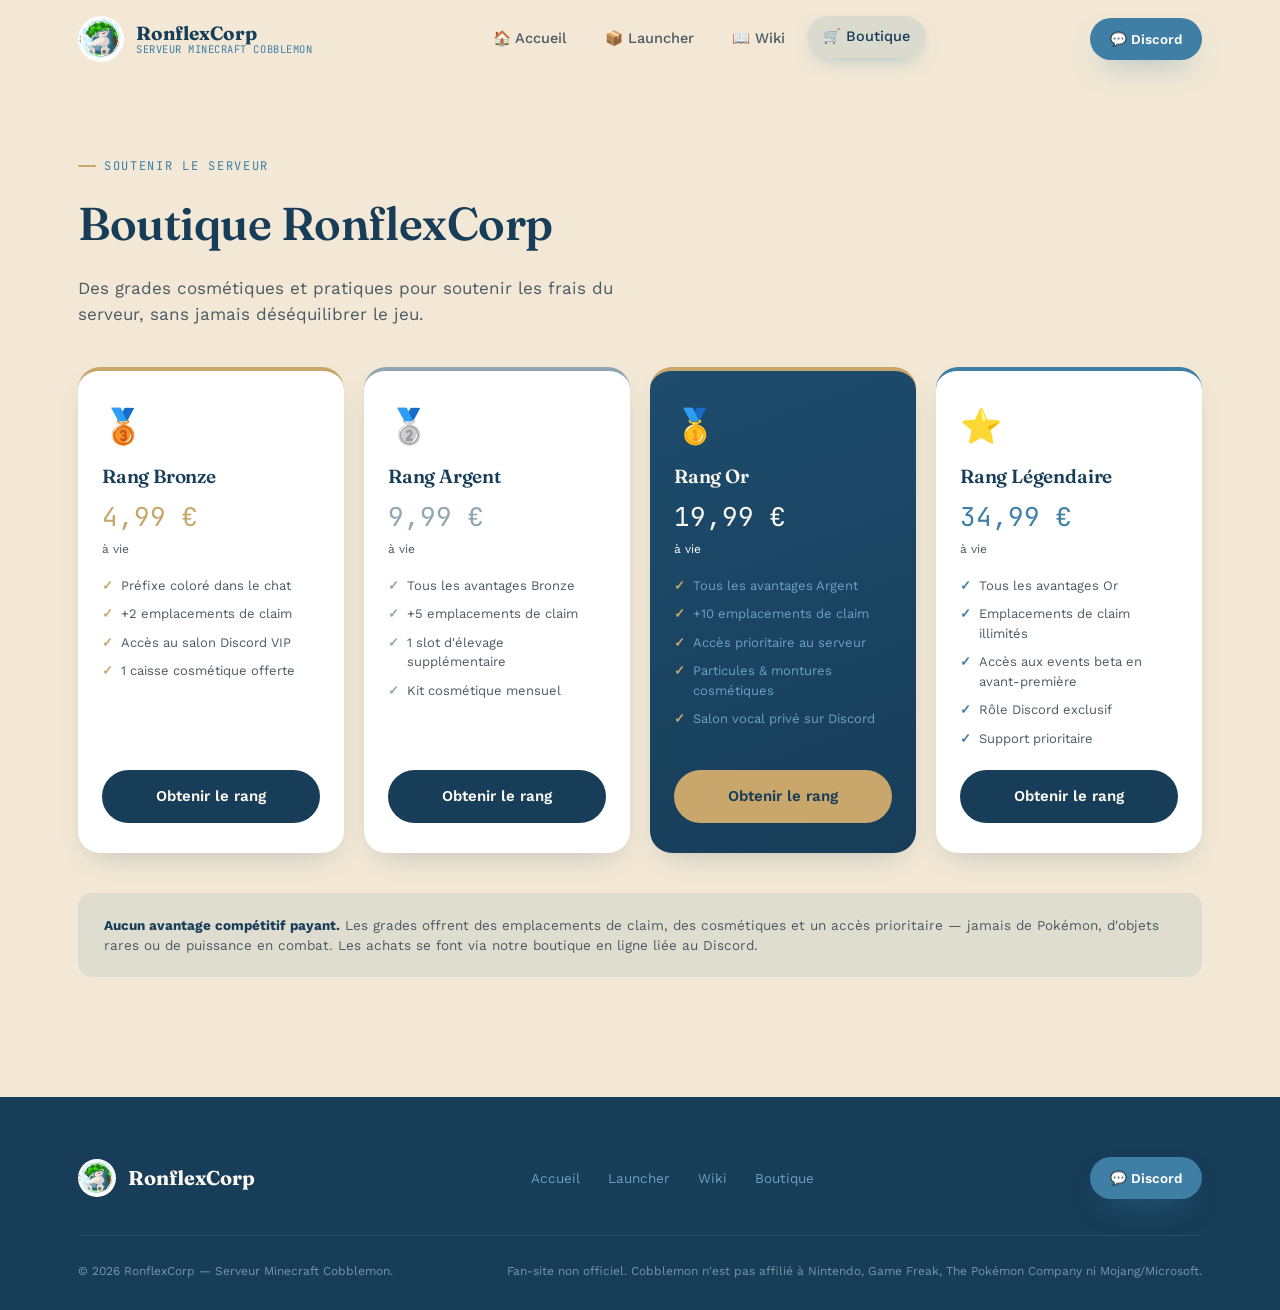
==== boutique.html @ 7cfe36f2 "Transforme le site de guilde en site du serveur Minecraft Cobblemon Réarchitecture complète en 4 pag" ====
<!DOCTYPE html>
<html lang="fr">
<head>
<meta charset="UTF-8">
<meta name="viewport" content="width=device-width, initial-scale=1.0">
<title>Boutique — RonflexCorp</title>
<meta name="description" content="Grades, kits et cosmétiques pour soutenir le serveur Cobblemon RonflexCorp.">
<link rel="icon" type="image/jpeg" href="assets/Snorlax_600_3331126.jpg">
<link rel="preconnect" href="https://fonts.googleapis.com">
<link rel="preconnect" href="https://fonts.gstatic.com" crossorigin>
<link href="https://fonts.googleapis.com/css2?family=Fraunces:opsz,wght@9..144,400;9..144,500;9..144,600;9..144,700&family=Work+Sans:wght@400;500;600;700&family=JetBrains+Mono:wght@400;500;700&display=swap" rel="stylesheet">
<link rel="stylesheet" href="css/style.css">
</head>
<body>

<!-- Loader -->
<div class="loader" id="loader">
  <img class="loader-mascot" src="assets/Snorlax_600_3331126.jpg" alt="Mascotte RonflexCorp endormie" width="110" height="88" style="border-radius:24px;object-fit:cover;">
  <span>Chargement du serveur…</span>
</div>

<!-- Nav -->
<nav class="nav" id="nav">
  <div class="container nav-inner">
    <a href="index.html" class="brand">
      <img class="brand-mark" src="assets/Snorlax_600_3331126.jpg" alt="Logo RonflexCorp" width="46" height="46" style="border-radius:50%;object-fit:cover;">
      <span class="brand-text"><b>RonflexCorp</b><span>Serveur Minecraft Cobblemon</span></span>
    </a>
    <div class="nav-links">
      <a href="index.html">🏠 Accueil</a>
      <a href="launcher.html">📦 Launcher</a>
      <a href="wiki.html">📖 Wiki</a>
      <a href="boutique.html" class="active">🛒 Boutique</a>
    </div>
    <div class="nav-cta">
      <a href="https://discord.gg/UPFU88eyMu" target="_blank" rel="noopener" class="btn btn-discord btn-sm">💬 Discord</a>
      <div class="nav-burger" id="burger"><span></span><span></span><span></span></div>
    </div>
  </div>
</nav>

<!-- BOUTIQUE -->
<section class="section section-cream" id="boutique" style="padding-top:150px;">
  <div class="container">
    <div class="reveal" style="margin-bottom:40px;">
      <span class="eyebrow">Soutenir le serveur</span>
      <h2 class="section-title">Boutique RonflexCorp</h2>
      <p class="section-lead">Des grades cosmétiques et pratiques pour soutenir les frais du serveur, sans jamais déséquilibrer le jeu.</p>
    </div>
    <div class="tier-grid reveal reveal-stagger" id="tierGrid"></div>
    <div class="shop-note reveal">
      <b>Aucun avantage compétitif payant.</b> Les grades offrent des emplacements de claim, des cosmétiques et un accès prioritaire — jamais de Pokémon, d'objets rares ou de puissance en combat. Les achats se font via notre boutique en ligne liée au Discord.
    </div>
  </div>
</section>

<!-- FOOTER -->
<footer class="footer">
  <div class="container">
    <div class="footer-top">
      <div class="footer-brand">
        <img src="assets/Snorlax_600_3331126.jpg" alt="Logo RonflexCorp" width="38" height="38" style="border-radius:50%;object-fit:cover;">
        <b>RonflexCorp</b>
      </div>
      <div class="footer-links">
        <a href="index.html">Accueil</a>
        <a href="launcher.html">Launcher</a>
        <a href="wiki.html">Wiki</a>
        <a href="boutique.html">Boutique</a>
      </div>
      <a href="https://discord.gg/UPFU88eyMu" target="_blank" rel="noopener" class="btn btn-discord btn-sm">💬 Discord</a>
    </div>
    <div class="footer-bottom">
      <span>© 2026 RonflexCorp — Serveur Minecraft Cobblemon.</span>
      <span>Fan-site non officiel. Cobblemon n'est pas affilié à Nintendo, Game Freak, The Pokémon Company ni Mojang/Microsoft.</span>
    </div>
  </div>
</footer>
<script src="js/main.js" defer></script>
<script src="js/boutique.js" defer></script>
</body>
</html>
---- css/style.css ----
:root{
  --deep-blue:#1E4C6D;
  --deep-blue-2:#173D58;
  --light-blue:#3F7FA6;
  --light-blue-soft:#6FA0C2;
  --cream:#F2E8D5;
  --cream-2:#EADFC7;
  --off-white:#FBF8F2;
  --ink:#233039;
  --ink-soft:#4B5A63;
  --gold:#C9A66B;
  --gold-soft:#E4D2AC;
  --white:#FFFFFF;
  --shadow-soft:0 20px 45px -20px rgba(30,76,109,0.35);
  --shadow-card:0 12px 30px -14px rgba(23,61,88,0.28);
  --radius-lg:32px;
  --radius-md:22px;
  --radius-sm:14px;
  --ff-display:'Fraunces', serif;
  --ff-body:'Work Sans', sans-serif;
  --ff-mono:'JetBrains Mono', monospace;
}
*{box-sizing:border-box;margin:0;padding:0;}
html{scroll-behavior:smooth;}
body{
  font-family:var(--ff-body);
  color:var(--ink);
  background:var(--off-white);
  overflow-x:hidden;
  line-height:1.5;
}
img,svg{display:block;max-width:100%;}
a{color:inherit;text-decoration:none;}
button{font-family:inherit;cursor:pointer;border:none;background:none;}
ul{list-style:none;}
::selection{background:var(--gold-soft);color:var(--deep-blue-2);}

/* ---------- Utility ---------- */
.container{width:100%;max-width:1180px;margin:0 auto;padding:0 28px;}
.eyebrow{
  font-family:var(--ff-mono);
  font-size:12px;
  letter-spacing:0.14em;
  text-transform:uppercase;
  color:var(--light-blue);
  display:inline-flex;
  align-items:center;
  gap:8px;
  margin-bottom:14px;
}
.eyebrow::before{
  content:"";
  width:18px;height:2px;
  background:var(--gold);
  border-radius:2px;
}
h1,h2,h3,h4{font-family:var(--ff-display);font-weight:600;color:var(--deep-blue-2);letter-spacing:-0.01em;}
.section{position:relative;padding:120px 0;}
.section-cream{background:var(--cream);}
.section-blue{background:linear-gradient(180deg,var(--deep-blue-2),var(--deep-blue));color:var(--cream);}
.section-blue h2, .section-blue h3, .section-blue h4{color:var(--off-white);}
.section-title{font-size:clamp(30px,4vw,46px);margin-bottom:18px;}
.section-lead{font-size:17px;color:var(--ink-soft);max-width:560px;}
.section-blue .section-lead{color:var(--light-blue-soft);}

.btn{
  display:inline-flex;align-items:center;gap:10px;
  padding:15px 30px;border-radius:100px;
  font-weight:600;font-size:15px;
  transition:transform .35s cubic-bezier(.2,.8,.2,1), box-shadow .35s ease, background .3s ease;
  position:relative;
}
.btn-primary{background:var(--gold);color:var(--deep-blue-2);box-shadow:var(--shadow-soft);}
.btn-primary:hover{transform:translateY(-3px);box-shadow:0 26px 50px -18px rgba(201,166,107,0.55);}
.btn-outline{border:1.5px solid rgba(255,255,255,0.35);color:var(--off-white);}
.btn-outline:hover{background:rgba(255,255,255,0.1);transform:translateY(-3px);}
.btn-dark{background:var(--deep-blue-2);color:var(--off-white);}
.btn-dark:hover{transform:translateY(-3px);box-shadow:var(--shadow-soft);}
.btn-discord{background:#3F7FA6;color:#fff;box-shadow:0 14px 30px -14px rgba(63,127,166,0.6);}
.btn-discord:hover{transform:translateY(-3px);background:#356e91;}
.btn-sm{padding:11px 20px;font-size:13.5px;}

/* Belly-curve divider — signature motif */
.belly-divider{width:100%;height:110px;display:block;margin-top:-2px;}
.belly-divider path{transition:fill .4s ease;}

/* ---------- Nav ---------- */
.nav{
  position:fixed;top:0;left:0;right:0;z-index:100;
  padding:16px 0;
  transition:background .4s ease, box-shadow .4s ease, padding .4s ease;
}
.nav.scrolled{background:rgba(251,248,242,0.88);backdrop-filter:blur(14px);box-shadow:0 8px 30px -18px rgba(23,61,88,0.35);padding:10px 0;}
.nav-inner{display:flex;align-items:center;justify-content:space-between;gap:24px;}
.brand{display:flex;align-items:center;gap:12px;}
.brand-mark{width:46px;height:46px;flex-shrink:0;}
.brand-text{display:flex;flex-direction:column;line-height:1.1;}
.brand-text b{font-family:var(--ff-display);font-size:19px;color:var(--deep-blue-2);letter-spacing:-0.01em;}
.brand-text span{font-family:var(--ff-mono);font-size:10.5px;letter-spacing:.05em;color:var(--light-blue);text-transform:uppercase;}
.nav-links{display:flex;align-items:center;gap:6px;}
.nav-links a{
  font-size:14.5px;font-weight:500;color:var(--ink-soft);
  padding:10px 16px;border-radius:100px;position:relative;
  transition:transform .3s cubic-bezier(.2,.8,.2,1), color .3s ease, background .3s ease;
}
.nav-links a:hover, .nav-links a.active{transform:translateY(-2px);color:var(--deep-blue-2);background:rgba(63,127,166,0.12);box-shadow:0 8px 20px -10px rgba(63,127,166,0.5);}
.nav-cta{display:flex;align-items:center;gap:10px;}
.nav-burger{display:none;width:42px;height:42px;border-radius:12px;background:var(--deep-blue-2);align-items:center;justify-content:center;flex-shrink:0;cursor:pointer;}
.nav-burger span, .nav-burger::before, .nav-burger::after{content:"";display:block;width:18px;height:2px;background:var(--off-white);border-radius:2px;}
.nav-burger{flex-direction:column;gap:4px;}

@media (max-width:980px){
  .nav-links.mobile-open{
    display:flex;flex-direction:column;gap:4px;
    position:fixed;top:74px;left:16px;right:16px;
    background:var(--off-white);padding:14px;border-radius:20px;
    box-shadow:0 24px 50px -20px rgba(23,61,88,0.45);z-index:200;
    animation:menu-drop .3s cubic-bezier(.2,.8,.2,1);
  }
  .nav-links.mobile-open a{padding:14px 16px;font-size:16px;border-radius:14px;}
}
@keyframes menu-drop{from{opacity:0;transform:translateY(-10px);}to{opacity:1;transform:translateY(0);}}

/* ---------- Hero ---------- */
.hero{
  position:relative;
  min-height:100vh;
  display:flex;align-items:center;
  overflow:hidden;
  background:
    radial-gradient(ellipse 900px 500px at 78% 12%, rgba(242,232,213,0.5), transparent 60%),
    linear-gradient(180deg,#2A5A7D 0%, #1E4C6D 45%, #163A54 100%);
  padding-top:120px;
}
.hero-sky-glow{
  position:absolute;inset:0;
  background:radial-gradient(circle at 50% 22%, rgba(228,210,172,0.35), transparent 55%);
  animation:breathe 8s ease-in-out infinite;
  pointer-events:none;
}
@keyframes breathe{0%,100%{opacity:.55;transform:scale(1);}50%{opacity:.85;transform:scale(1.05);}}
.hero-particles{position:absolute;inset:0;pointer-events:none;}
.particle{position:absolute;opacity:.5;color:var(--cream);font-family:var(--ff-display);animation:float-up linear infinite;}
@keyframes float-up{
  0%{transform:translateY(0) translateX(0) rotate(0deg);opacity:0;}
  10%{opacity:.6;}
  90%{opacity:.4;}
  100%{transform:translateY(-90vh) translateX(20px) rotate(20deg);opacity:0;}
}
.hero-inner{position:relative;z-index:2;width:100%;display:grid;grid-template-columns:1.1fr .9fr;align-items:center;gap:40px;}
.hero-copy .eyebrow{color:var(--gold-soft);}
.hero-copy .eyebrow::before{background:var(--gold);}
.hero h1{
  font-size:clamp(38px,5.4vw,68px);
  color:var(--off-white);
  line-height:1.04;
  margin-bottom:20px;
}
.hero h1 em{font-style:normal;color:var(--gold-soft);}
.hero-copy p{font-size:18px;color:#CFE0EC;max-width:480px;margin-bottom:28px;}
.hero-actions{display:flex;gap:16px;flex-wrap:wrap;margin-bottom:22px;}
.server-ip{
  display:inline-flex;align-items:center;gap:10px;
  background:rgba(255,255,255,0.08);border:1px solid rgba(255,255,255,0.14);
  padding:10px 10px 10px 18px;border-radius:100px;
}
.server-ip span{font-family:var(--ff-mono);font-size:13.5px;color:var(--off-white);letter-spacing:.02em;}
.server-ip .copy-btn{
  font-family:var(--ff-mono);font-size:11.5px;color:var(--deep-blue-2);
  background:var(--gold-soft);padding:8px 14px;border-radius:100px;font-weight:700;
  transition:transform .3s ease, background .3s ease;
}
.server-ip .copy-btn:hover{transform:translateY(-2px);background:var(--gold);}
.hero-visual{position:relative;display:flex;align-items:center;justify-content:center;}
.hero-visual .glow-ring{
  position:absolute;width:420px;height:420px;border-radius:50%;
  background:radial-gradient(circle, rgba(228,210,172,0.35), transparent 70%);
  animation:breathe 6s ease-in-out infinite;
}
.mascot{position:relative;width:min(380px,80vw);animation:mascot-breathe 4.5s ease-in-out infinite;}
@keyframes mascot-breathe{0%,100%{transform:translateY(0) scale(1);}50%{transform:translateY(-6px) scale(1.015);}}

/* Stats */
.stats-wrap{position:relative;z-index:2;margin-top:60px;}
.stats-grid{
  display:grid;grid-template-columns:repeat(4,minmax(0,1fr));
  border-top:1px solid rgba(242,232,213,0.18);
  padding-top:34px;
}
.stat b{
  font-family:var(--ff-display);font-size:clamp(26px,3vw,38px);
  color:var(--gold-soft);display:block;
}
.stat span{font-family:var(--ff-mono);font-size:11px;letter-spacing:.08em;text-transform:uppercase;color:#B9CEDC;overflow-wrap:break-word;}
.stat{min-width:0;}

/* ---------- Reveal ---------- */
.reveal{opacity:0;transform:translateY(28px);transition:opacity .8s cubic-bezier(.2,.7,.2,1), transform .8s cubic-bezier(.2,.7,.2,1);}
.reveal.in{opacity:1;transform:translateY(0);}
.reveal-stagger > *{transition-delay:calc(var(--i,0) * 90ms);}

/* ---------- Hub cards (Accueil / index de pages) ---------- */
.hub-grid{display:grid;grid-template-columns:repeat(3,minmax(0,1fr));gap:20px;margin-top:20px;}
.hub-card{
  background:var(--white);border-radius:var(--radius-md);padding:28px 24px;
  box-shadow:var(--shadow-card);transition:transform .4s cubic-bezier(.2,.8,.2,1), box-shadow .4s ease;
  display:flex;flex-direction:column;gap:10px;
}
.hub-card:hover{transform:translateY(-8px);box-shadow:0 30px 50px -20px rgba(23,61,88,0.4);}
.hub-icon{font-size:30px;}
.hub-card h4{font-size:18px;color:var(--deep-blue-2);}
.hub-card p{font-size:13.5px;color:var(--ink-soft);flex:1;}
.hub-link{font-family:var(--ff-mono);font-size:12px;color:var(--light-blue);text-transform:uppercase;letter-spacing:.04em;}
@media (max-width:980px){.hub-grid{grid-template-columns:repeat(2,minmax(0,1fr));}}
@media (max-width:600px){.hub-grid{grid-template-columns:minmax(0,1fr);}}

/* ---------- Value list (atouts / prérequis) ---------- */
.value-list{display:flex;flex-direction:column;gap:14px;margin-top:24px;}
.value-item{display:flex;gap:14px;align-items:flex-start;padding:16px 18px;background:var(--white);border-radius:var(--radius-sm);box-shadow:var(--shadow-card);}
.value-icon{width:38px;height:38px;border-radius:12px;background:var(--deep-blue);flex-shrink:0;display:flex;align-items:center;justify-content:center;color:var(--gold-soft);font-family:var(--ff-mono);font-size:13px;}
.value-item b{display:block;color:var(--deep-blue-2);font-size:15px;margin-bottom:2px;}
.value-item p{font-size:13.5px;color:var(--ink-soft);}
.section-blue .value-item{background:rgba(255,255,255,0.06);}
.section-blue .value-item b{color:var(--off-white);}
.section-blue .value-item p{color:var(--light-blue-soft);}

/* ---------- Launcher : étapes ---------- */
.step-list{display:flex;flex-direction:column;gap:18px;margin-top:24px;}
.step{display:flex;gap:18px;align-items:flex-start;padding:22px;background:var(--white);border-radius:var(--radius-md);box-shadow:var(--shadow-card);}
.step-num{
  width:40px;height:40px;border-radius:50%;background:var(--gold);color:var(--deep-blue-2);
  display:flex;align-items:center;justify-content:center;font-family:var(--ff-mono);font-weight:700;font-size:15px;flex-shrink:0;
}
.step h4{font-size:16.5px;margin-bottom:6px;}
.step p{font-size:14px;color:var(--ink-soft);}
.step a{color:var(--light-blue);font-weight:600;text-decoration:underline;text-underline-offset:3px;}

.ip-card{
  background:linear-gradient(160deg,var(--deep-blue),var(--deep-blue-2));
  border-radius:var(--radius-lg);padding:36px 40px;color:var(--off-white);
  display:flex;align-items:center;justify-content:space-between;gap:24px;flex-wrap:wrap;
}
.ip-card h3{color:var(--off-white);font-size:20px;margin-bottom:6px;}
.ip-card p{color:var(--light-blue-soft);font-size:13.5px;}
.ip-value{display:flex;align-items:center;gap:12px;flex-wrap:wrap;}
.ip-value code{font-family:var(--ff-mono);font-size:20px;background:rgba(255,255,255,0.1);padding:12px 18px;border-radius:14px;color:var(--gold-soft);}

.prereq-grid{display:grid;grid-template-columns:repeat(4,minmax(0,1fr));gap:16px;margin-top:24px;}
.prereq-card{background:var(--white);border-radius:var(--radius-sm);padding:20px;box-shadow:var(--shadow-card);text-align:center;}
.prereq-card span{font-size:26px;display:block;margin-bottom:10px;}
.prereq-card b{display:block;font-size:13.5px;color:var(--deep-blue-2);margin-bottom:4px;}
.prereq-card p{font-size:12.5px;color:var(--ink-soft);}

/* ---------- FAQ (details/summary natif) ---------- */
.faq-list{display:flex;flex-direction:column;gap:12px;margin-top:24px;}
.faq-item{background:var(--white);border-radius:var(--radius-sm);box-shadow:var(--shadow-card);overflow:hidden;}
.faq-item summary{
  padding:18px 22px;font-weight:600;font-size:15px;color:var(--deep-blue-2);cursor:pointer;
  list-style:none;display:flex;align-items:center;justify-content:space-between;gap:12px;
}
.faq-item summary::-webkit-details-marker{display:none;}
.faq-item summary::after{content:"+";font-family:var(--ff-mono);font-size:18px;color:var(--light-blue);transition:transform .3s ease;}
.faq-item[open] summary::after{transform:rotate(45deg);}
.faq-item p{padding:0 22px 20px;font-size:14px;color:var(--ink-soft);}

/* ---------- Wiki ---------- */
.wiki-toc{display:flex;flex-wrap:wrap;gap:10px;margin-top:24px;}
.wiki-toc a{
  font-family:var(--ff-mono);font-size:12.5px;color:var(--deep-blue-2);
  background:var(--white);padding:10px 18px;border-radius:100px;box-shadow:var(--shadow-card);
  transition:transform .3s ease, background .3s ease;
}
.wiki-toc a:hover{transform:translateY(-2px);background:var(--gold-soft);}
.wiki-section{padding:80px 0;border-top:1px solid rgba(35,48,57,0.07);}
.wiki-section:first-of-type{border-top:none;}
.wiki-section-head{max-width:640px;margin-bottom:36px;}
.wiki-grid{display:grid;grid-template-columns:repeat(3,minmax(0,1fr));gap:20px;}
.wiki-card{background:var(--white);border-radius:var(--radius-md);padding:26px 22px;box-shadow:var(--shadow-card);}
.wiki-card span.icon{font-size:26px;display:block;margin-bottom:12px;}
.wiki-card h4{font-size:16px;margin-bottom:8px;}
.wiki-card p{font-size:13.5px;color:var(--ink-soft);}

.cmd-table{width:100%;border-collapse:collapse;margin-top:24px;background:var(--white);border-radius:var(--radius-md);overflow:hidden;box-shadow:var(--shadow-card);}
.cmd-table th, .cmd-table td{padding:14px 20px;text-align:left;font-size:13.5px;border-bottom:1px solid rgba(35,48,57,0.06);}
.cmd-table th{font-family:var(--ff-mono);font-size:11px;text-transform:uppercase;letter-spacing:.06em;color:var(--light-blue);background:var(--cream);}
.cmd-table td:first-child{font-family:var(--ff-mono);color:var(--deep-blue-2);font-weight:600;white-space:nowrap;}
.cmd-table tr:last-child td{border-bottom:none;}

/* ---------- Boutique ---------- */
.tier-grid{display:grid;grid-template-columns:repeat(4,minmax(0,1fr));gap:20px;margin-top:20px;}
.tier-card{
  --tier-color:var(--gold);
  background:var(--white);border-radius:var(--radius-md);padding:30px 24px;
  box-shadow:var(--shadow-card);position:relative;overflow:hidden;
  border-top:4px solid var(--tier-color);
  display:flex;flex-direction:column;
  transition:transform .4s cubic-bezier(.2,.8,.2,1), box-shadow .4s ease;
}
.tier-card:hover{transform:translateY(-8px);box-shadow:0 30px 50px -20px rgba(23,61,88,0.4);}
.tier-card.featured{background:linear-gradient(160deg,var(--deep-blue),var(--deep-blue-2));}
.tier-card.featured *{color:var(--off-white);}
.tier-card.featured .tier-features li{color:var(--light-blue-soft);}
.tier-badge{font-size:34px;margin-bottom:10px;}
.tier-card h4{font-size:19px;margin-bottom:6px;}
.tier-price{font-family:var(--ff-mono);font-size:26px;color:var(--tier-color);margin-bottom:4px;}
.tier-period{font-size:12px;color:var(--ink-soft);margin-bottom:18px;display:block;}
.tier-features{display:flex;flex-direction:column;gap:9px;margin-bottom:22px;flex:1;}
.tier-features li{font-size:13px;color:var(--ink-soft);display:flex;gap:8px;align-items:flex-start;}
.tier-features li::before{content:"✓";color:var(--tier-color);font-weight:700;flex-shrink:0;}
.tier-cta{width:100%;justify-content:center;background:var(--deep-blue-2);color:var(--off-white);}
.tier-card.featured .tier-cta{background:var(--gold);color:var(--deep-blue-2);}
.shop-note{margin-top:40px;padding:22px 26px;background:rgba(63,127,166,0.1);border-radius:var(--radius-sm);font-size:13.5px;color:var(--ink-soft);}
.shop-note b{color:var(--deep-blue-2);}

/* ---------- Footer ---------- */
.footer{background:var(--deep-blue-2);color:var(--light-blue-soft);padding:60px 0 30px;}
.footer-top{display:flex;justify-content:space-between;align-items:center;padding-bottom:36px;border-bottom:1px solid rgba(255,255,255,0.08);flex-wrap:wrap;gap:24px;}
.footer-brand{display:flex;align-items:center;gap:12px;}
.footer-brand b{font-family:var(--ff-display);color:var(--off-white);font-size:20px;}
.footer-links{display:flex;gap:28px;flex-wrap:wrap;}
.footer-links a{font-size:13.5px;transition:color .3s ease;}
.footer-links a:hover{color:var(--gold-soft);}
.footer-bottom{display:flex;justify-content:space-between;padding-top:26px;font-size:12px;flex-wrap:wrap;gap:10px;color:#7796A8;}

/* ---------- Scroll top / loader ---------- */
.loader{
  position:fixed;inset:0;background:var(--deep-blue-2);z-index:999;
  display:flex;flex-direction:column;align-items:center;justify-content:center;gap:18px;
  transition:opacity .6s ease, visibility .6s ease;
}
.loader.hidden{opacity:0;visibility:hidden;}
.loader-mascot{width:110px;animation:mascot-breathe 2.2s ease-in-out infinite;}
.loader span{font-family:var(--ff-mono);font-size:11px;letter-spacing:.15em;text-transform:uppercase;color:var(--light-blue-soft);}

/* ---------- Responsive ---------- */
@media (max-width:980px){
  .hero-inner{grid-template-columns:minmax(0,1fr);text-align:center;}
  .hero-copy p{margin-left:auto;margin-right:auto;}
  .hero-actions, .server-ip{justify-content:center;}
  .hero-visual{order:-1;margin-bottom:10px;}
  .stats-grid{grid-template-columns:repeat(2,minmax(0,1fr));row-gap:24px;}
  .hub-grid, .wiki-grid{grid-template-columns:repeat(2,minmax(0,1fr));}
  .tier-grid{grid-template-columns:repeat(2,minmax(0,1fr));}
  .prereq-grid{grid-template-columns:repeat(2,minmax(0,1fr));}
  .nav-links{display:none;}
  .nav-burger{display:flex;}
}

@media (max-width:768px){
  .container{padding:0 20px;}
  .section, .wiki-section{padding:64px 0;}
  h1{font-size:clamp(32px,8vw,44px) !important;}
  .section-title{font-size:clamp(26px,7vw,34px);}
  .hero{padding-top:96px;min-height:auto;padding-bottom:60px;}
  .hero-actions{flex-direction:column;width:100%;}
  .hero-actions .btn{width:100%;justify-content:center;}
  .stats-wrap{margin-top:44px;}
  .stats-grid{gap:20px;}
  .stat b{font-size:26px;}

  .hub-grid, .wiki-grid, .tier-grid{grid-template-columns:minmax(0,1fr) minmax(0,1fr);gap:14px;}
  .ip-card{flex-direction:column;align-items:flex-start;padding:26px;}

  .footer-top{flex-direction:column;align-items:flex-start;gap:18px;}
  .footer-links{gap:14px 20px;}
  .footer-bottom{flex-direction:column;gap:8px;}
}

@media (max-width:600px){
  .section, .wiki-section{padding:56px 0;}
  .stats-grid{grid-template-columns:repeat(2,minmax(0,1fr));}
  .hub-grid, .wiki-grid, .tier-grid, .prereq-grid{grid-template-columns:minmax(0,1fr);}
}

@media (max-width:420px){
  .brand-text b{font-size:16px;}
  .brand-text span{font-size:9px;}
  .brand-mark{width:38px;height:38px;}
  .hero h1{font-size:30px !important;}
  .hero-copy p{font-size:15.5px;}
  .eyebrow{font-size:11px;}
  .stats-grid{grid-template-columns:minmax(0,1fr) minmax(0,1fr);}
  .nav-inner{gap:12px;}
  .nav-cta .btn-discord{padding:9px 14px !important;font-size:12px !important;}
}

@media (hover:none) and (pointer:coarse){
  .btn, .nav-links a{min-height:40px;}
  .nav-links a:hover{transform:none;}
}

@media (prefers-reduced-motion: reduce){
  *{animation-duration:0.001ms !important; animation-iteration-count:1 !important; transition-duration:0.001ms !important; scroll-behavior:auto !important;}
}
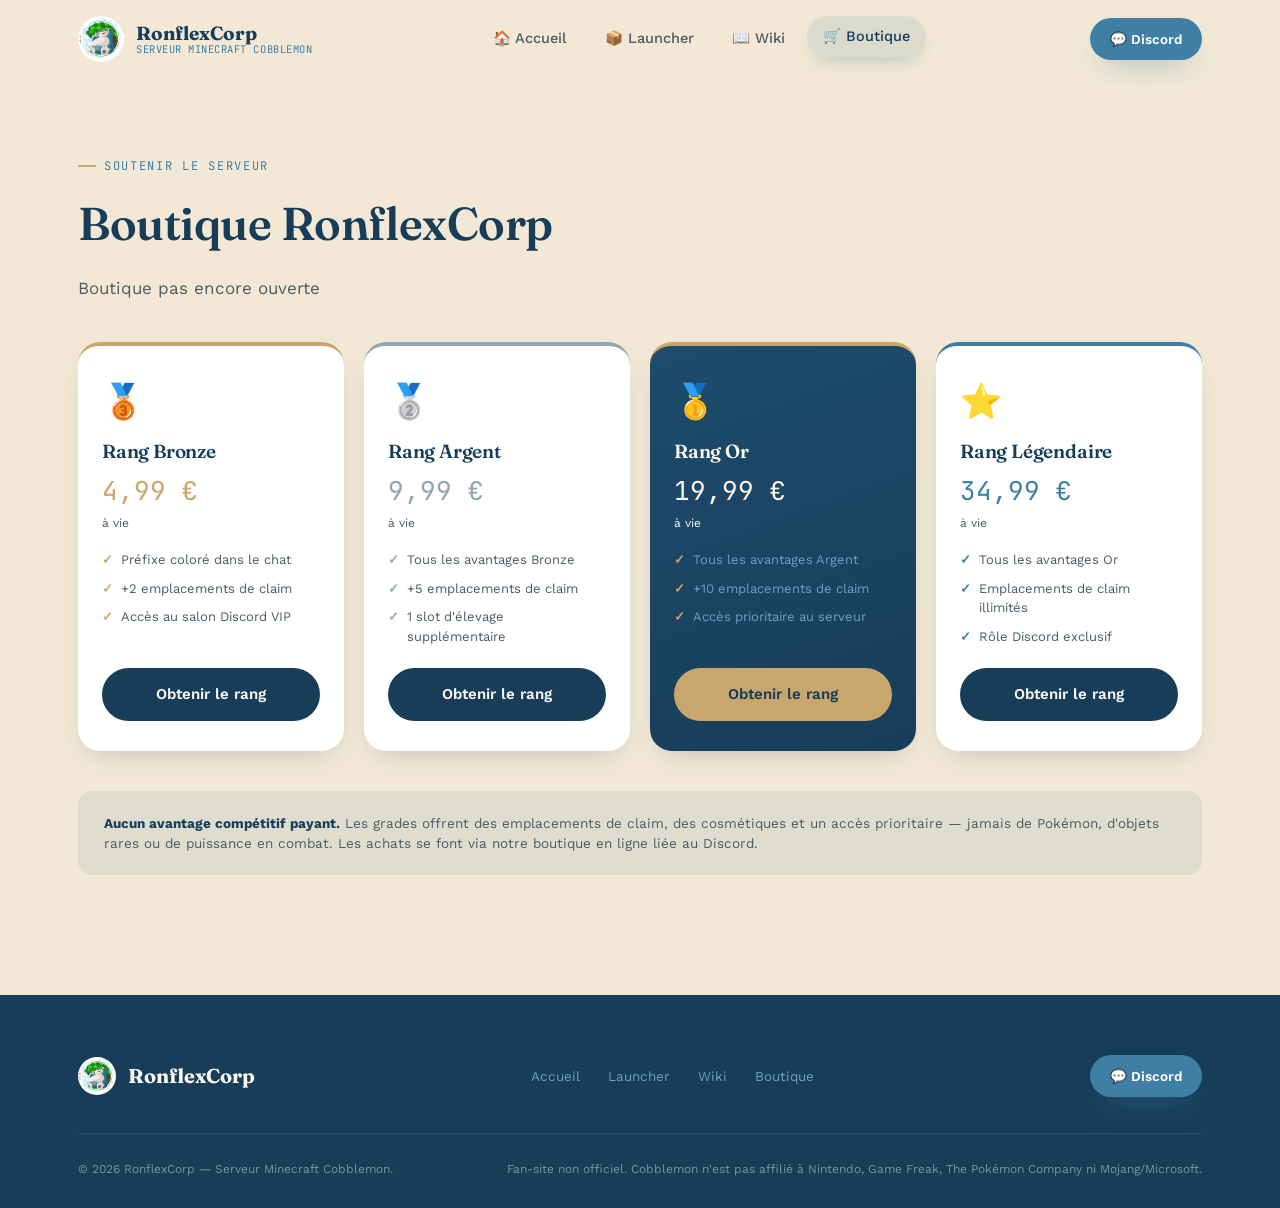
==== commit 35b67b40: "Update boutique.html" ====
--- a/boutique.html
+++ b/boutique.html
@@ -45,7 +45,7 @@
     <div class="reveal" style="margin-bottom:40px;">
       <span class="eyebrow">Soutenir le serveur</span>
       <h2 class="section-title">Boutique RonflexCorp</h2>
-      <p class="section-lead">Des grades cosmétiques et pratiques pour soutenir les frais du serveur, sans jamais déséquilibrer le jeu.</p>
+      <p class="section-lead">Boutique pas encore ouverte</p>
     </div>
     <div class="tier-grid reveal reveal-stagger" id="tierGrid"></div>
     <div class="shop-note reveal">
--- a/css/style.css
+++ b/css/style.css
@@ -285,6 +285,17 @@
 .cmd-table th{font-family:var(--ff-mono);font-size:11px;text-transform:uppercase;letter-spacing:.06em;color:var(--light-blue);background:var(--cream);}
 .cmd-table td:first-child{font-family:var(--ff-mono);color:var(--deep-blue-2);font-weight:600;white-space:nowrap;}
 .cmd-table tr:last-child td{border-bottom:none;}
+.cmd-table code, .shop-note code{font-family:var(--ff-mono);background:rgba(63,127,166,0.1);padding:2px 7px;border-radius:6px;font-size:.92em;color:var(--deep-blue-2);}
+
+.rank-table{width:100%;border-collapse:collapse;margin-top:20px;background:var(--white);border-radius:var(--radius-md);overflow:hidden;box-shadow:var(--shadow-card);}
+.rank-table th, .rank-table td{padding:12px 18px;text-align:left;font-size:12.5px;border-bottom:1px solid rgba(35,48,57,0.06);}
+.rank-table th{font-family:var(--ff-mono);font-size:10.5px;text-transform:uppercase;letter-spacing:.06em;color:var(--light-blue);background:var(--cream);}
+.rank-table td:nth-child(2){font-weight:700;color:var(--deep-blue-2);white-space:nowrap;}
+.rank-table tr:last-child td{border-bottom:none;}
+
+.cmd-subhead{font-family:var(--ff-display);font-weight:600;color:var(--deep-blue-2);font-size:17px;margin:34px 0 0;}
+.cmd-subhead:first-of-type{margin-top:0;}
+.tbd{display:inline-block;font-family:var(--ff-mono);font-size:9.5px;text-transform:uppercase;letter-spacing:.04em;color:var(--deep-blue-2);background:var(--gold-soft);padding:2px 8px;border-radius:100px;margin-left:6px;white-space:nowrap;vertical-align:middle;}
 
 /* ---------- Boutique ---------- */
 .tier-grid{display:grid;grid-template-columns:repeat(4,minmax(0,1fr));gap:20px;margin-top:20px;}
